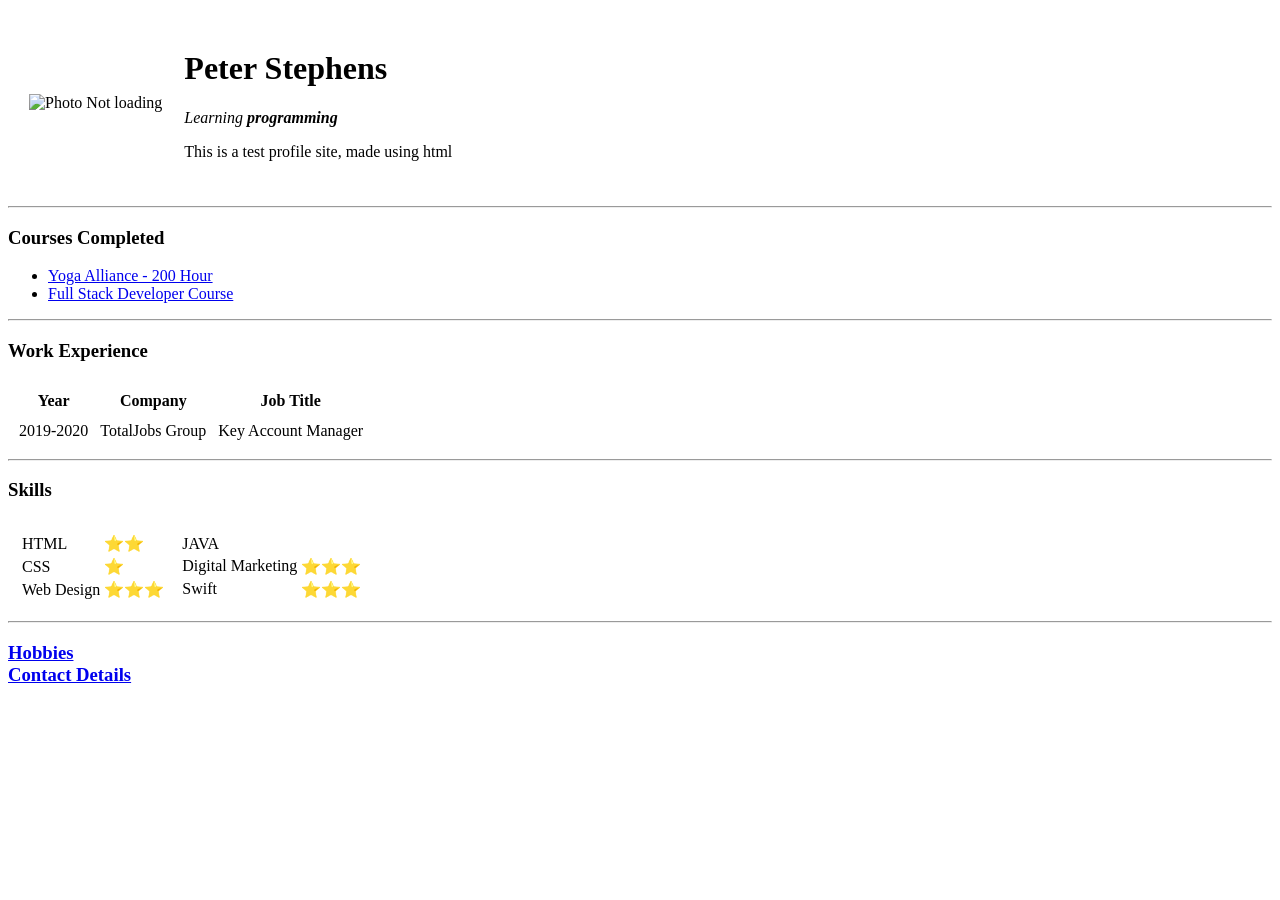
==== index.html @ 64b24cde "Test site files" ====
<!DOCTYPE html>
<html lang="en" dir="ltr">

<head>
  <meta charset="utf-8">
  <title>Peter's Personal Site</title>
</head>

<body>
  <table cellspacing="20">
    <tr>
      <td><img src="Images/SydneyGym.jpg" alt="Photo Not loading"></td>
      <td>
        <h1>Peter Stephens</h1>
        <p><em>Learning <strong>programming</strong></em></p>
        <p>This is a test profile site, made using html</p>
      </td>
    </tr>
  </table>

  <hr>
  <h3>Courses Completed</h3>
  <ul>
    <li><a href="https://www.instagram.com/peterjbs">Yoga Alliance - 200 Hour </a></li>
    <li><a href="https://www.udemy.com/">Full Stack Developer Course</a></li>
  </ul>
  <hr>
  <h3>Work Experience</h3>
  <table cellspacing="10">
    <thead>
      <tr>
        <th>Year</th>
        <th>Company</th>
        <th>Job Title</th>
      </tr>
    </thead>
    <tbody>
      <tr>
        <td>2019-2020</td>
        <td>TotalJobs Group</td>
        <td>Key Account Manager</td>
      </tr>
    </tbody>
    <tfoot>
    </tfoot>
  </table>
  <hr>
  <h3>Skills</h3>
  <table CellSpacing ="10">
    <tr>
      <td>
        <table>
          <thead>
          </thead>
          <tbody>
            <tr>
              <td>HTML</td>
              <td>⭐⭐️</td>
            </tr>
            <tr>
              <td>CSS</td>
              <td>⭐</td>
            </tr>
            <tr>
              <td>Web Design</td>
              <td>⭐⭐⭐</td>
            </tr>
          </tbody>
          <tfoot>
          </tfoot>
        </table>
      </td>
      <td>
        <table>
          <thead>
          </thead>
          <tbody>
            <tr>
              <td>JAVA</td>
              <td></td>
            </tr>
            <tr>
              <td>Digital Marketing</td>
              <td>⭐⭐️⭐️</td>
            </tr>
            <tr>
              <td>Swift</td>
              <td>⭐⭐⭐</td>
            </tr>
          </tbody>
          <tfoot>
          </tfoot>
        </table>
      </td>
    </tr>
  </table>
  <hr>
  <h3><a href="hobbies.html">Hobbies</a>
    <br>
    <a href="contactdetails.html">Contact Details</a>
  </h3>
</body>

</html>
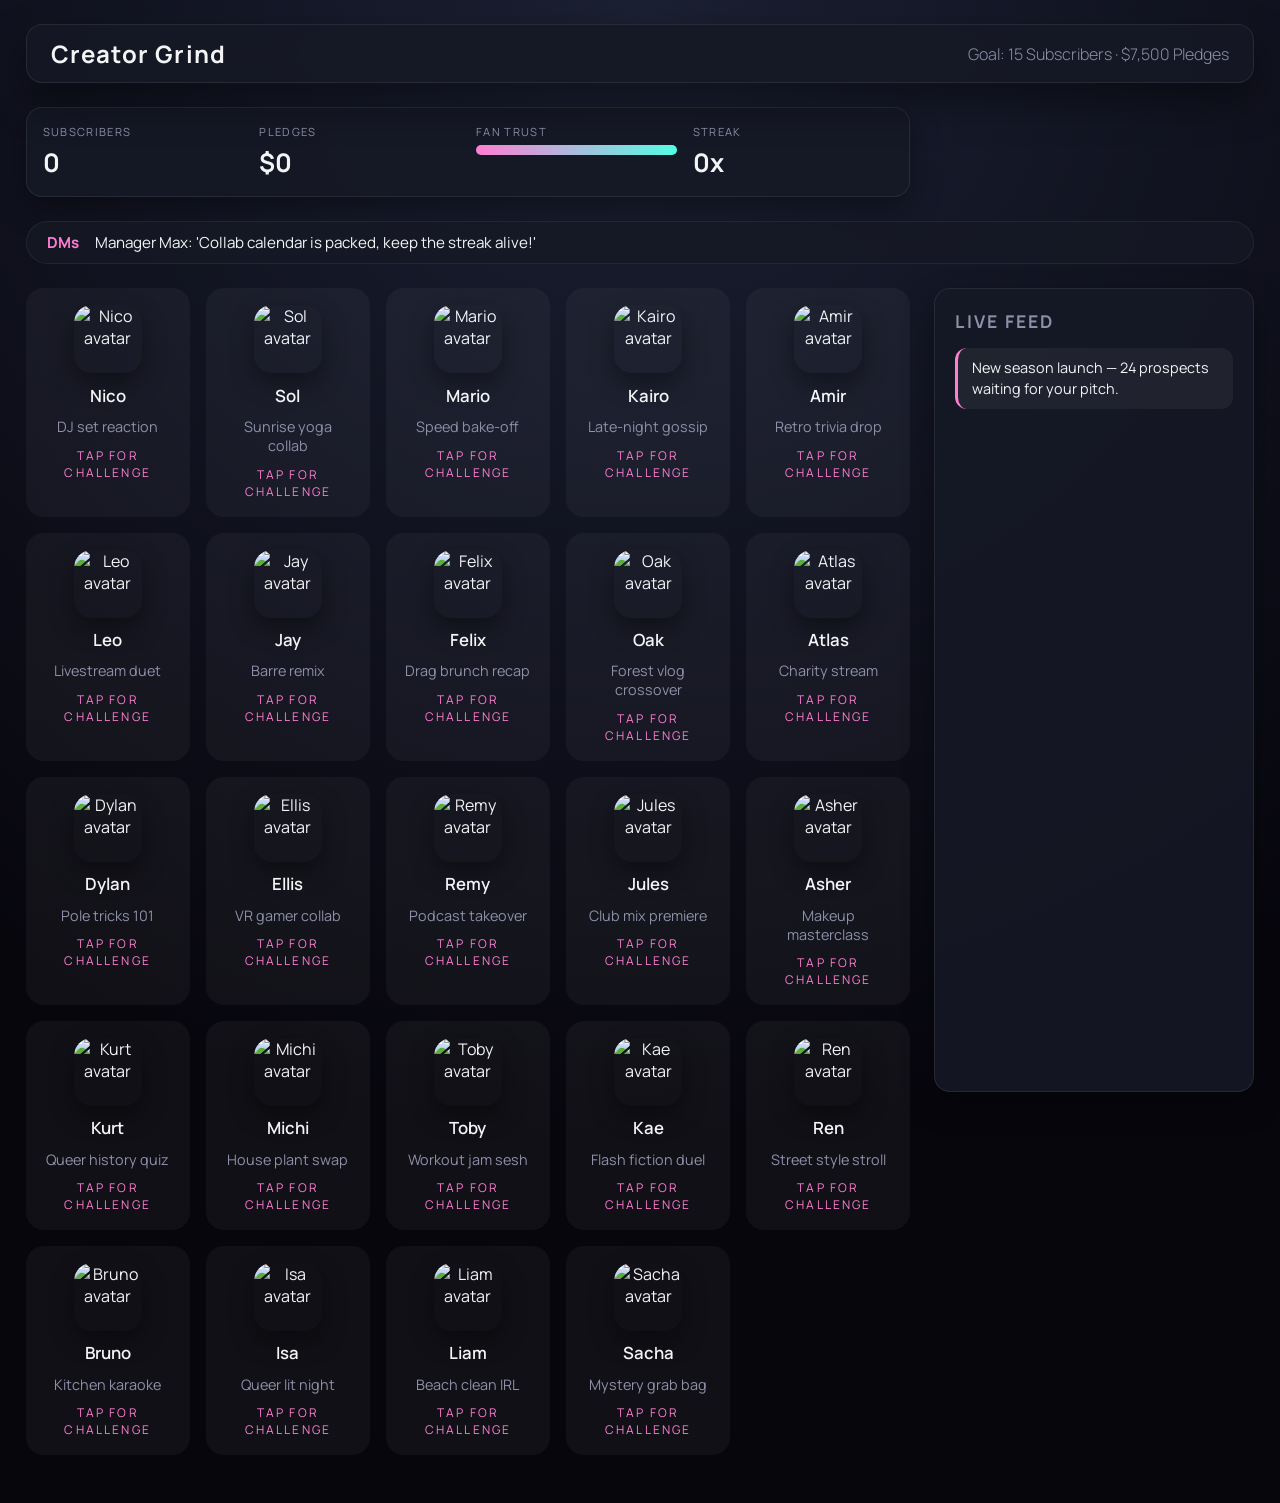
==== commit 4893bcc5: "Build playable Creator Grind prototype" ====
--- a/index.html
+++ b/index.html
@@ -1,104 +1,63 @@
 <!DOCTYPE html>
-<html lang="en" dir="ltr">
+<html lang="en">
+  <head>
+    <meta charset="utf-8" />
+    <meta name="viewport" content="width=device-width, initial-scale=1.0" />
+    <title>Creator Grind Challenge Grid</title>
+    <link rel="stylesheet" href="styles/game.css" />
+    <link rel="preconnect" href="https://fonts.googleapis.com" />
+    <link rel="preconnect" href="https://fonts.gstatic.com" crossorigin />
+    <link
+      href="https://fonts.googleapis.com/css2?family=Manrope:wght@300;500;700&display=swap"
+      rel="stylesheet"
+    />
+  </head>
+  <body>
+    <header class="topbar">
+      <div class="brand">Creator Grind</div>
+      <div class="goal">Goal: 15 Subscribers · $7,500 Pledges</div>
+    </header>
 
-<head>
-  <meta charset="utf-8">
-  <title>Peter's Personal Site</title>
-</head>
+    <section class="hud">
+      <div class="meter" id="subscriber-meter">
+        <span class="label">Subscribers</span>
+        <span class="value" id="subscriber-count">0</span>
+      </div>
+      <div class="meter" id="pledge-meter">
+        <span class="label">Pledges</span>
+        <span class="value" id="pledge-total">$0</span>
+      </div>
+      <div class="meter" id="trust-meter">
+        <span class="label">Fan Trust</span>
+        <div class="trust-bar">
+          <div class="trust-fill" id="trust-fill" style="width: 100%"></div>
+        </div>
+      </div>
+      <div class="meter" id="streak-meter">
+        <span class="label">Streak</span>
+        <span class="value" id="streak-count">0x</span>
+      </div>
+    </section>
 
-<body>
-  <table cellspacing="20">
-    <tr>
-      <td><img src="Images/SydneyGym.jpg" alt="Photo Not loading"></td>
-      <td>
-        <h1>Peter Stephens</h1>
-        <p><em>Learning <strong>programming</strong></em></p>
-        <p>This is a test profile site, made using html</p>
-      </td>
-    </tr>
-  </table>
+    <section class="ticker" id="dm-ticker">
+      <span class="prefix">DMs</span>
+      <span class="message" id="ticker-message">Loading inbox…</span>
+    </section>
 
-  <hr>
-  <h3>Courses Completed</h3>
-  <ul>
-    <li><a href="https://www.instagram.com/peterjbs">Yoga Alliance - 200 Hour </a></li>
-    <li><a href="https://www.udemy.com/">Full Stack Developer Course</a></li>
-  </ul>
-  <hr>
-  <h3>Work Experience</h3>
-  <table cellspacing="10">
-    <thead>
-      <tr>
-        <th>Year</th>
-        <th>Company</th>
-        <th>Job Title</th>
-      </tr>
-    </thead>
-    <tbody>
-      <tr>
-        <td>2019-2020</td>
-        <td>TotalJobs Group</td>
-        <td>Key Account Manager</td>
-      </tr>
-    </tbody>
-    <tfoot>
-    </tfoot>
-  </table>
-  <hr>
-  <h3>Skills</h3>
-  <table CellSpacing ="10">
-    <tr>
-      <td>
-        <table>
-          <thead>
-          </thead>
-          <tbody>
-            <tr>
-              <td>HTML</td>
-              <td>⭐⭐️</td>
-            </tr>
-            <tr>
-              <td>CSS</td>
-              <td>⭐</td>
-            </tr>
-            <tr>
-              <td>Web Design</td>
-              <td>⭐⭐⭐</td>
-            </tr>
-          </tbody>
-          <tfoot>
-          </tfoot>
-        </table>
-      </td>
-      <td>
-        <table>
-          <thead>
-          </thead>
-          <tbody>
-            <tr>
-              <td>JAVA</td>
-              <td></td>
-            </tr>
-            <tr>
-              <td>Digital Marketing</td>
-              <td>⭐⭐️⭐️</td>
-            </tr>
-            <tr>
-              <td>Swift</td>
-              <td>⭐⭐⭐</td>
-            </tr>
-          </tbody>
-          <tfoot>
-          </tfoot>
-        </table>
-      </td>
-    </tr>
-  </table>
-  <hr>
-  <h3><a href="hobbies.html">Hobbies</a>
-    <br>
-    <a href="contactdetails.html">Contact Details</a>
-  </h3>
-</body>
+    <main class="grid" id="prospect-grid"></main>
 
+    <aside class="events" id="event-feed">
+      <h2>Live Feed</h2>
+      <ul id="event-list"></ul>
+    </aside>
+
+    <div class="modal hidden" id="challenge-modal" role="dialog" aria-modal="true">
+      <div class="modal-card" id="modal-card">
+        <button class="close" id="modal-close" aria-label="Close">×</button>
+        <div id="modal-content"></div>
+      </div>
+    </div>
+
+    <script src="scripts/game.js" type="module"></script>
+  </body>
 </html>
--- a/styles/game.css
+++ b/styles/game.css
@@ -0,0 +1,411 @@
+:root {
+  --bg: #0b0c10;
+  --panel: #161925;
+  --accent: #ff7ed4;
+  --accent-2: #53fce5;
+  --text: #f3f4f6;
+  --muted: #8d90a8;
+  --danger: #ff5f5f;
+  --success: #5fff9b;
+  font-size: 16px;
+}
+
+* {
+  box-sizing: border-box;
+}
+
+body {
+  margin: 0;
+  font-family: "Manrope", system-ui, sans-serif;
+  background: radial-gradient(circle at top, #1b2033 0%, #07060d 70%);
+  color: var(--text);
+  min-height: 100vh;
+  display: grid;
+  grid-template-columns: 1fr minmax(260px, 320px);
+  grid-template-rows: auto auto 1fr;
+  gap: 1.5rem;
+  padding: 1.5rem 2vw 3rem;
+}
+
+.topbar {
+  grid-column: 1 / -1;
+  display: flex;
+  justify-content: space-between;
+  align-items: center;
+  background: rgba(22, 25, 37, 0.85);
+  border: 1px solid rgba(255, 255, 255, 0.08);
+  border-radius: 16px;
+  padding: 0.75rem 1.5rem;
+  box-shadow: 0 18px 40px rgba(0, 0, 0, 0.4);
+  backdrop-filter: blur(10px);
+}
+
+.brand {
+  font-size: 1.5rem;
+  font-weight: 700;
+  letter-spacing: 0.05em;
+}
+
+.goal {
+  font-weight: 300;
+  color: var(--muted);
+}
+
+.hud {
+  display: grid;
+  grid-template-columns: repeat(auto-fit, minmax(160px, 1fr));
+  gap: 1rem;
+  background: rgba(22, 25, 37, 0.9);
+  border-radius: 16px;
+  padding: 1rem;
+  border: 1px solid rgba(255, 255, 255, 0.08);
+  box-shadow: 0 12px 30px rgba(0, 0, 0, 0.35);
+}
+
+.meter {
+  display: flex;
+  flex-direction: column;
+  gap: 0.35rem;
+}
+
+.meter .label {
+  text-transform: uppercase;
+  font-size: 0.7rem;
+  letter-spacing: 0.12em;
+  color: var(--muted);
+}
+
+.meter .value {
+  font-size: 1.6rem;
+  font-weight: 700;
+}
+
+.trust-bar {
+  height: 10px;
+  border-radius: 999px;
+  background: rgba(255, 255, 255, 0.1);
+  overflow: hidden;
+}
+
+.trust-fill {
+  height: 100%;
+  background: linear-gradient(90deg, var(--accent), var(--accent-2));
+  transition: width 0.4s ease;
+}
+
+.ticker {
+  grid-column: 1 / -1;
+  display: flex;
+  align-items: center;
+  gap: 1rem;
+  background: rgba(22, 25, 37, 0.8);
+  padding: 0.65rem 1.25rem;
+  border-radius: 999px;
+  border: 1px solid rgba(255, 255, 255, 0.06);
+  overflow: hidden;
+  white-space: nowrap;
+  font-size: 0.95rem;
+}
+
+.ticker .prefix {
+  font-weight: 700;
+  color: var(--accent);
+}
+
+.grid {
+  display: grid;
+  grid-template-columns: repeat(auto-fit, minmax(140px, 1fr));
+  gap: 1rem;
+  align-content: start;
+}
+
+.card {
+  position: relative;
+  background: rgba(255, 255, 255, 0.04);
+  border-radius: 18px;
+  padding: 1rem;
+  display: flex;
+  flex-direction: column;
+  align-items: center;
+  text-align: center;
+  gap: 0.65rem;
+  border: 1px solid transparent;
+  transition: transform 0.2s ease, border-color 0.2s ease;
+  cursor: pointer;
+}
+
+.card:hover {
+  transform: translateY(-6px);
+  border-color: rgba(255, 255, 255, 0.2);
+}
+
+.card.subscribed {
+  border-color: var(--accent-2);
+  box-shadow: 0 0 0 2px rgba(83, 252, 229, 0.35);
+}
+
+.avatar {
+  width: 68px;
+  height: 68px;
+  border-radius: 18px;
+  overflow: hidden;
+  box-shadow: 0 10px 25px rgba(0, 0, 0, 0.4);
+}
+
+.avatar img {
+  width: 100%;
+  height: 100%;
+  object-fit: cover;
+  display: block;
+}
+
+.card .name {
+  font-weight: 600;
+  font-size: 1.05rem;
+}
+
+.card .tagline {
+  font-size: 0.9rem;
+  color: var(--muted);
+}
+
+.card .status {
+  font-size: 0.75rem;
+  text-transform: uppercase;
+  letter-spacing: 0.18em;
+  color: var(--accent);
+}
+
+.card.subscribed .status {
+  color: var(--accent-2);
+}
+
+.events {
+  background: rgba(22, 25, 37, 0.9);
+  border-radius: 16px;
+  padding: 1.25rem;
+  border: 1px solid rgba(255, 255, 255, 0.08);
+  box-shadow: 0 12px 30px rgba(0, 0, 0, 0.35);
+  max-height: calc(100vh - 6rem);
+  overflow: hidden;
+}
+
+.events h2 {
+  margin-top: 0;
+  font-size: 1.1rem;
+  letter-spacing: 0.12em;
+  text-transform: uppercase;
+  color: var(--muted);
+}
+
+#event-list {
+  list-style: none;
+  padding: 0;
+  margin: 0;
+  display: flex;
+  flex-direction: column;
+  gap: 0.85rem;
+  overflow-y: auto;
+  max-height: calc(100% - 2rem);
+}
+
+#event-list li {
+  font-size: 0.9rem;
+  line-height: 1.4;
+  background: rgba(255, 255, 255, 0.05);
+  border-radius: 12px;
+  padding: 0.65rem 0.85rem;
+  border-left: 3px solid var(--accent);
+}
+
+#event-list li.success {
+  border-left-color: var(--success);
+}
+
+#event-list li.warning {
+  border-left-color: var(--danger);
+}
+
+.modal {
+  position: fixed;
+  inset: 0;
+  background: rgba(4, 3, 8, 0.85);
+  display: grid;
+  place-items: center;
+  padding: 2rem;
+  backdrop-filter: blur(6px);
+}
+
+.modal.hidden {
+  display: none;
+}
+
+.modal-card {
+  position: relative;
+  width: min(600px, 90vw);
+  background: rgba(22, 25, 37, 0.95);
+  border-radius: 20px;
+  padding: 2rem;
+  border: 1px solid rgba(255, 255, 255, 0.08);
+  box-shadow: 0 24px 60px rgba(0, 0, 0, 0.5);
+}
+
+.modal-card h2 {
+  margin-top: 0;
+}
+
+.modal-card button.primary {
+  background: linear-gradient(135deg, var(--accent), var(--accent-2));
+  color: #05060b;
+  border: none;
+  padding: 0.65rem 1.5rem;
+  border-radius: 999px;
+  font-weight: 700;
+  cursor: pointer;
+  margin-top: 1rem;
+}
+
+.modal-card button.secondary {
+  background: transparent;
+  color: var(--muted);
+  border: 1px solid rgba(255, 255, 255, 0.2);
+  padding: 0.55rem 1.2rem;
+  border-radius: 999px;
+  cursor: pointer;
+  margin-top: 0.75rem;
+}
+
+.modal-card button.primary:disabled {
+  opacity: 0.5;
+  cursor: not-allowed;
+}
+
+.challenge-body {
+  display: grid;
+  gap: 1rem;
+}
+
+.options {
+  display: grid;
+  gap: 0.75rem;
+}
+
+.options button {
+  border-radius: 12px;
+  border: 1px solid rgba(255, 255, 255, 0.12);
+  padding: 0.75rem 1rem;
+  background: rgba(255, 255, 255, 0.04);
+  color: var(--text);
+  text-align: left;
+  cursor: pointer;
+  transition: border 0.2s ease, transform 0.2s ease;
+}
+
+.options button:hover {
+  border-color: var(--accent);
+  transform: translateY(-2px);
+}
+
+.options button.correct {
+  border-color: var(--success);
+  color: var(--success);
+}
+
+.options button.incorrect {
+  border-color: var(--danger);
+  color: var(--danger);
+}
+
+.reaction-zone {
+  display: flex;
+  flex-direction: column;
+  align-items: center;
+  gap: 1rem;
+  padding: 1.5rem;
+  border-radius: 14px;
+  background: rgba(255, 255, 255, 0.03);
+}
+
+.timer-display {
+  font-size: 2.2rem;
+  font-weight: 700;
+}
+
+.sequence-display {
+  display: flex;
+  gap: 0.75rem;
+  font-size: 2.5rem;
+  justify-content: center;
+}
+
+.sequence-input {
+  display: flex;
+  gap: 0.5rem;
+}
+
+.sequence-input input {
+  flex: 1;
+  padding: 0.65rem 0.85rem;
+  border-radius: 10px;
+  border: 1px solid rgba(255, 255, 255, 0.12);
+  background: rgba(255, 255, 255, 0.04);
+  color: var(--text);
+}
+
+.typing-challenge input {
+  width: 100%;
+  padding: 0.7rem 0.85rem;
+  border-radius: 12px;
+  border: 1px solid rgba(255, 255, 255, 0.12);
+  background: rgba(255, 255, 255, 0.04);
+  color: var(--text);
+}
+
+.result-banner {
+  padding: 0.75rem;
+  border-radius: 12px;
+  text-align: center;
+  font-weight: 600;
+}
+
+.result-banner.success {
+  background: rgba(95, 255, 155, 0.12);
+  color: var(--success);
+}
+
+.result-banner.fail {
+  background: rgba(255, 95, 95, 0.12);
+  color: var(--danger);
+}
+
+.close {
+  position: absolute;
+  top: 1rem;
+  right: 1rem;
+  background: transparent;
+  border: none;
+  color: var(--muted);
+  font-size: 1.5rem;
+  cursor: pointer;
+}
+
+@media (max-width: 980px) {
+  body {
+    grid-template-columns: 1fr;
+  }
+
+  .events {
+    order: 4;
+    max-height: none;
+  }
+}
+
+@media (max-width: 680px) {
+  body {
+    padding: 1rem;
+  }
+
+  .grid {
+    grid-template-columns: repeat(auto-fit, minmax(120px, 1fr));
+  }
+}
